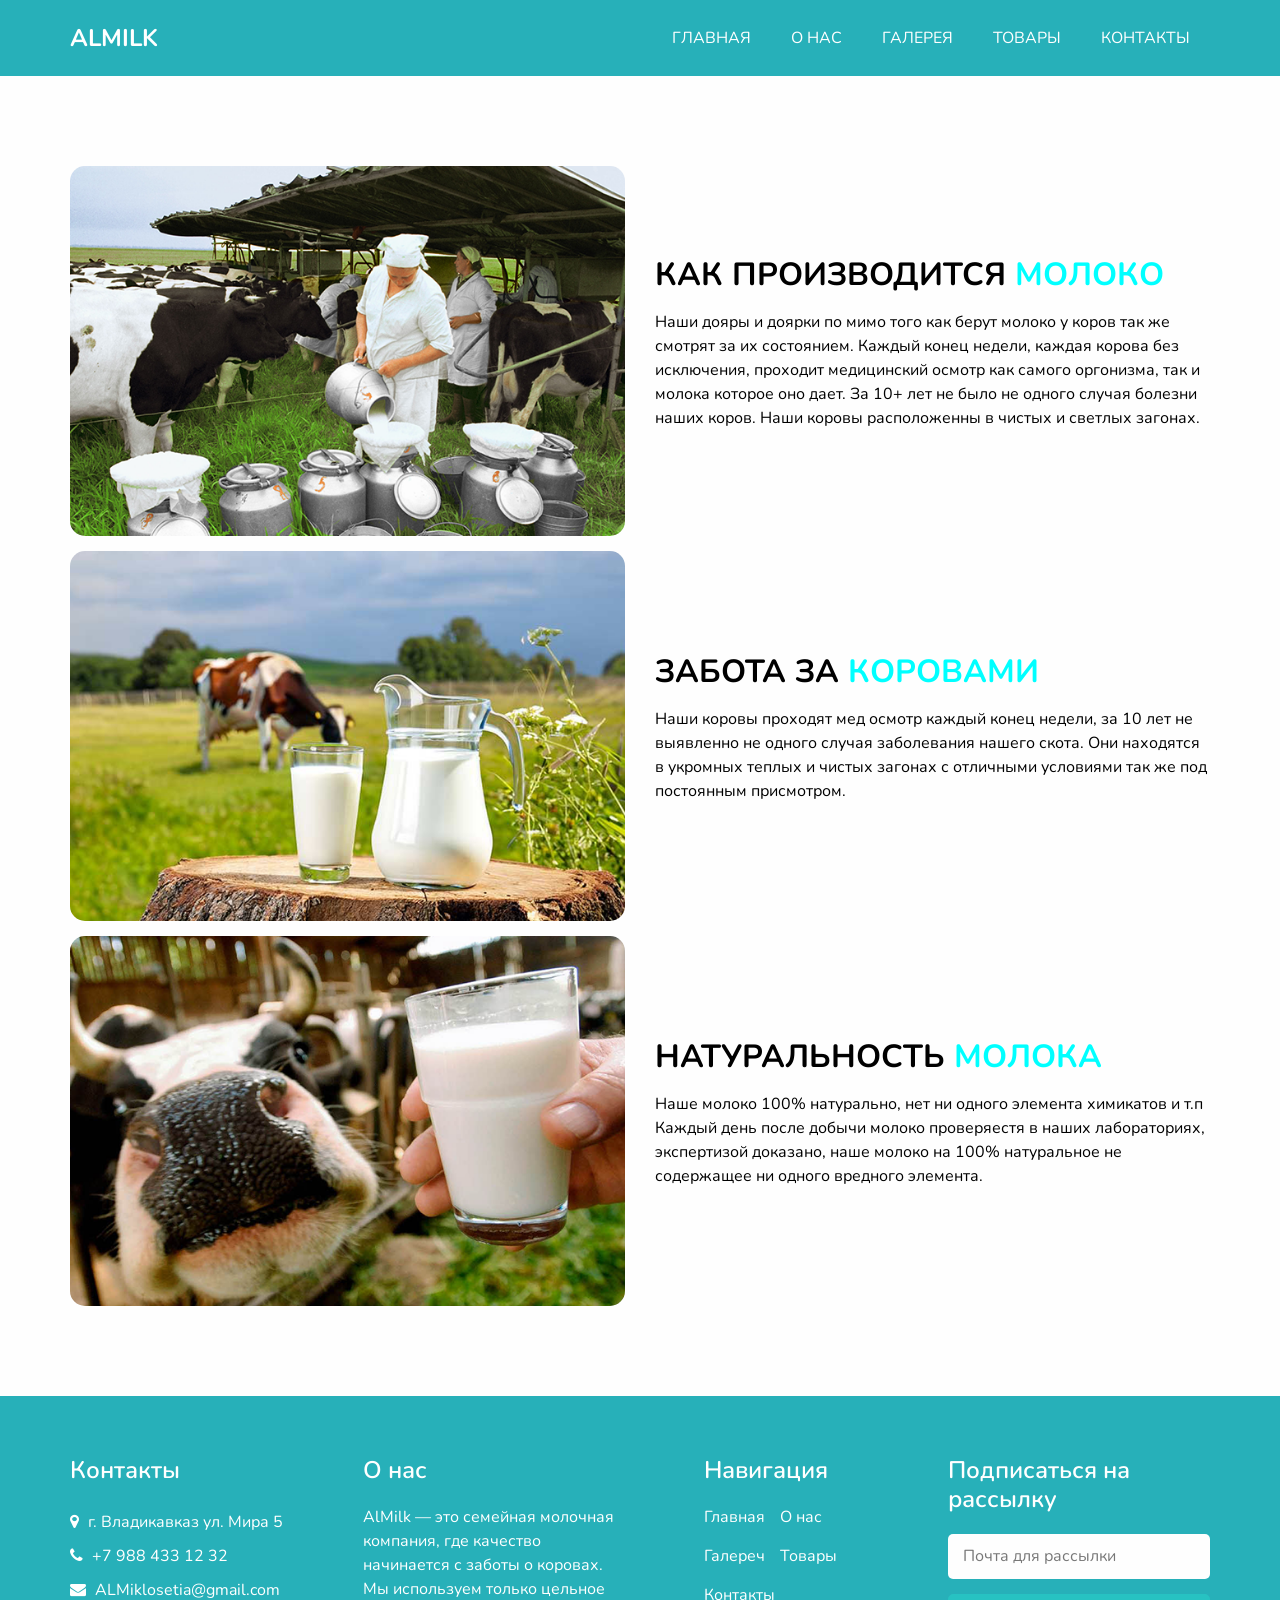
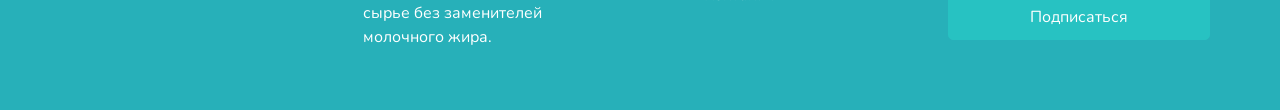
==== about.html @ d78d92f7 "Первые изменения: обновления ассортимента и рабочая страница корзины." ====
<!DOCTYPE html>
<html>
<head>
  <meta charset="utf-8" />
  <meta http-equiv="X-UA-Compatible" content="IE=edge" />
  <meta name="viewport" content="width=device-width, initial-scale=1, shrink-to-fit=no" />
  <meta name="keywords" content="" />
  <meta name="description" content="" />
  <meta name="author" content="" />
  <link rel="shortcut icon" href="images/favicon.png" type="">
  <title> ALMilk </title>
  <link rel="stylesheet" type="text/css" href="css/bootstrap.css" />
  <link href="https://fonts.googleapis.com/css2?family=Roboto:wght@400;500;700;900&display=swap" rel="stylesheet">
  <link rel="stylesheet" type="text/css"
    href="https://cdnjs.cloudflare.com/ajax/libs/OwlCarousel2/2.3.4/assets/owl.carousel.min.css" />
  <link href="css/font-awesome.min.css" rel="stylesheet" />
  <link href="css/style.css" rel="stylesheet" />
  <link href="css/responsive.css" rel="stylesheet" />

</head>

<body class="sub_page">

  <div class="hero_area">
    <header class="header_section">
      <div class="container">
        <nav class="navbar navbar-expand-lg custom_nav-container ">
          <a class="navbar-brand" href="index.html">
            <span>
              ALMilk
            </span>
          </a>

          <button class="navbar-toggler" type="button" data-toggle="collapse" data-target="#navbarSupportedContent"
            aria-controls="navbarSupportedContent" aria-expanded="false" aria-label="Toggle navigation">
            <span class=""> </span>
          </button>

          <div class="collapse navbar-collapse" id="navbarSupportedContent">
            <ul class="navbar-nav">
              <li class="nav-item active">
                <a class="nav-link" href="index.html">Главная</a>
              </li>
              <li class="nav-item">
                <a class="nav-link" href="about.html">О нас</a>
              </li>
              <li class="nav-item">
                <a class="nav-link" href="gallery.html">Галерея</a>
              </li>
              <li class="nav-item">
                <a class="nav-link" href="tovar.html">Товары</a>
              </li>
              <li class="nav-item">
                <a class="nav-link" href="contact.html">Контакты</a>
              </li>
            </ul>
          </div>
        </nav>
      </div>
    </header>
  </div>


  <section class="about_section layout_padding">
    <div class="container  ">
      <div class="row">
        <div class="col-md-6 ">
          <div class="img-box">
            <img src="images/about-img.png" alt="">
          </div>
        </div>
        <div class="col-md-6">
          <div class="detail-box">
            <div class="heading_container">
              <h2>
                Как производится <span style="color: aqua;">молоко</span>
              </h2>
            </div>
            <p>
              Наши дояры и доярки по мимо того как берут молоко у коров так же смотрят за их состоянием. Каждый конец
              недели, каждая корова без исключения, проходит медицинский осмотр как самого оргонизма, так и молока
              которое оно дает. За 10+ лет не было не одного случая болезни наших коров. Наши коровы расположенны в
              чистых и светлых загонах.
            </p>
          </div>
        </div>
      </div>
    </div>
    <div class="hhj" style="margin-top: 15px;">

    </div>
    <div class="container  ">
      <div class="row">
        <div class="col-md-6 ">
          <div class="img-box">
            <img src="images/about2.png" alt="">
          </div>
        </div>
        <div class="col-md-6">
          <div class="detail-box">
            <div class="heading_container">
              <h2>
                Забота за <span style="color: aqua;">Коровами</span>
              </h2>
            </div>
            <p>
              Наши коровы проходят мед осмотр каждый конец недели, за 10 лет не выявленно не одного случая заболевания
              нашего скота. Они находятся в укромных теплых и чистых загонах с отличными условиями так же под постоянным
              присмотром.
            </p>
          </div>
        </div>
      </div>
    </div>
    <div class="hhj" style="margin-top: 15px;">

    </div>
    <div class="container  ">
      <div class="row">
        <div class="col-md-6 ">
          <div class="img-box">
            <img src="images/about3.png" alt="">
          </div>
        </div>
        <div class="col-md-6">
          <div class="detail-box">
            <div class="heading_container">
              <h2>
                Натуральность <span style="color: aqua;">молока</span>
              </h2>
            </div>
            <p>
              Наше молоко 100% натурально, нет ни одного элемента химикатов и т.п Каждый день после добычи молоко
              проверяестя в наших лабораториях, экспертизой доказано, наше молоко на 100% натуральное не содержащее ни одного вредного элемента.
            </p>
          </div>
        </div>
      </div>
    </div>
  </section>

  <footer class="footer_section">
    <div class="container">
      <div class="row">
        <div class="col-md-6 col-lg-3 footer_col">
          <div class="footer_contact">
            <h4>
              Контакты
            </h4>
            <div class="contact_link_box">
              <a href="">
                <i class="fa fa-map-marker" aria-hidden="true"></i>
                <span>
                  г. Владикавказ ул. Мира 5
                </span>
              </a>
              <a href="">
                <i class="fa fa-phone" aria-hidden="true"></i>
                <span>
                  +7 988 433 12 32
                </span>
              </a>
              <a href="">
                <i class="fa fa-envelope" aria-hidden="true"></i>
                <span>
                  ALMiklosetia@gmail.com
                </span>
              </a>
            </div>
          </div>
        </div>
        <div class="col-md-6 col-lg-3 footer_col">
          <div class="footer_detail">
            <h4>
              О нас
            </h4>
            <p>
              AlMilk — это семейная молочная компания, где качество начинается с заботы о коровах. Мы используем только
              цельное сырье без заменителей молочного жира.
            </p>
          </div>
        </div>
        <div class="col-md-6 col-lg-2 mx-auto footer_col">
          <div class="footer_link_box">
            <h4>
              Навигация
            </h4>
            <div class="footer_links">
              <a class="active" href="index.html">
                Главная
              </a>
              <a class="" href="about.html">
                О нас
              </a>
              <a class="" href="gallery.html">
                Галереч
              </a>
              <a class="" href="tovar.html">
                Товары
              </a>
              <a class="" href="contact.html">
                Контакты
              </a>
            </div>
          </div>
        </div>
        <div class="col-md-6 col-lg-3 footer_col ">
          <h4>
            Подписаться на рассылку
          </h4>
          <form action="#">
            <input type="email" placeholder="Почта для рассылки" />
            <button type="submit">
              Подписаться
            </button>
          </form>
        </div>
      </div>
    </div>
  </footer>
  <script type="text/javascript" src="js/jquery-3.4.1.min.js"></script>
  <script src="https://cdn.jsdelivr.net/npm/popper.js@1.16.0/dist/umd/popper.min.js"
    integrity="sha384-Q6E9RHvbIyZFJoft+2mJbHaEWldlvI9IOYy5n3zV9zzTtmI3UksdQRVvoxMfooAo" crossorigin="anonymous">
    </script>
  <script type="text/javascript" src="js/bootstrap.js"></script>
  <script type="text/javascript" src="https://cdnjs.cloudflare.com/ajax/libs/OwlCarousel2/2.3.4/owl.carousel.min.js">
  </script>
  <script type="text/javascript" src="js/custom.js"></script>

</body>

</html>
---- css/style.css ----
@import url("https://fonts.googleapis.com/css2?family=Nunito:wght@400;600;700&display=swap");
body {
  font-family: 'Nunito', sans-serif;
  color: #000000;
  background-color: #fefefe;
  overflow-x: hidden;
}

.layout_padding {
  padding: 90px 0;
}

.layout_padding2 {
  padding: 75px 0;
}

.layout_padding2-top {
  padding-top: 75px;
}

.layout_padding2-bottom {
  padding-bottom: 75px;
}

.layout_padding-top {
  padding-top: 90px;
}

.layout_padding-bottom {
  padding-bottom: 90px;
}

.layout_margin-top {
  margin-top: 90px;
}

.layout_margin-bottom {
  margin-bottom: 90px;
}

.heading_container {
  display: -webkit-box;
  display: -ms-flexbox;
  display: flex;
  -webkit-box-orient: vertical;
  -webkit-box-direction: normal;
      -ms-flex-direction: column;
          flex-direction: column;
  -webkit-box-align: start;
      -ms-flex-align: start;
          align-items: flex-start;
}

.heading_container h2 {
  position: relative;
  font-weight: bold;
  margin-bottom: 0;
  text-transform: uppercase;
}

.heading_container p {
  margin-top: 10px;
  margin-bottom: 0;
}

.heading_container.heading_center {
  -webkit-box-align: center;
      -ms-flex-align: center;
          align-items: center;
  text-align: center;
}

a,
a:hover,
a:focus {
  text-decoration: none;
}

a:hover,
a:focus {
  color: initial;
}

.btn,
.btn:focus {
  outline: none !important;
  -webkit-box-shadow: none;
          box-shadow: none;
}

/*header section*/
.hero_area {
  position: relative;
  min-height: 100vh;
  display: -webkit-box;
  display: -ms-flexbox;
  display: flex;
  -webkit-box-orient: vertical;
  -webkit-box-direction: normal;
      -ms-flex-direction: column;
          flex-direction: column;
}

.hero_area .hero_bg_box {
  position: absolute;
  top: 0;
  left: 0;
  width: 100%;
  height: 100%;
  display: -webkit-box;
  display: -ms-flexbox;
  display: flex;
  -webkit-box-pack: center;
      -ms-flex-pack: center;
          justify-content: center;
  -webkit-box-align: end;
      -ms-flex-align: end;
          align-items: flex-end;
  overflow: hidden;
  z-index: -1;
}

.hero_area .hero_bg_box img {
  width: 100%;
  height: 100%;
  -o-object-fit: cover;
     object-fit: cover;
  -o-object-position: bottom right;
     object-position: bottom right;
}

.sub_page .hero_area {
  min-height: auto;
  background-color: #27b0b9;
}

.sub_page .hero_area .hero_bg_box {
  display: none;
}

.header_section {
  padding: 15px 0;
}

.header_section .container-fluid {
  padding-right: 25px;
  padding-left: 25px;
}

.navbar-brand span {
  font-weight: bold;
  font-size: 24px;
  color: #ffffff;
  text-transform: uppercase;
}

.custom_nav-container {
  padding: 0;
}

.custom_nav-container .navbar-nav {
  margin-left: auto;
}

.custom_nav-container .navbar-nav .nav-item .nav-link {
  padding: 5px 20px;
  color: #ffffff;
  text-align: center;
  text-transform: uppercase;
  border-radius: 5px;
  -webkit-transition: all 0.3s;
  transition: all 0.3s;
}

.custom_nav-container .nav_search-btn {
  width: 35px;
  height: 35px;
  padding: 0;
  border: none;
  color: #ffffff;
}

.custom_nav-container .nav_search-btn:hover {
  color: #27c2c2;
}

.custom_nav-container .navbar-toggler {
  outline: none;
}

.custom_nav-container .navbar-toggler {
  padding: 0;
  width: 37px;
  height: 42px;
  -webkit-transition: all 0.3s;
  transition: all 0.3s;
}

.custom_nav-container .navbar-toggler span {
  display: block;
  width: 35px;
  height: 4px;
  background-color: #ffffff;
  margin: 7px 0;
  -webkit-transition: all 0.3s;
  transition: all 0.3s;
  position: relative;
  border-radius: 5px;
  transition: all 0.3s;
}

.custom_nav-container .navbar-toggler span::before, .custom_nav-container .navbar-toggler span::after {
  content: "";
  position: absolute;
  left: 0;
  height: 100%;
  width: 100%;
  background-color: #ffffff;
  top: -10px;
  border-radius: 5px;
  -webkit-transition: all 0.3s;
  transition: all 0.3s;
}

.custom_nav-container .navbar-toggler span::after {
  top: 10px;
}

.custom_nav-container .navbar-toggler[aria-expanded="true"] {
  -webkit-transform: rotate(360deg);
          transform: rotate(360deg);
}

.custom_nav-container .navbar-toggler[aria-expanded="true"] span {
  -webkit-transform: rotate(45deg);
          transform: rotate(45deg);
}

.custom_nav-container .navbar-toggler[aria-expanded="true"] span::before, .custom_nav-container .navbar-toggler[aria-expanded="true"] span::after {
  -webkit-transform: rotate(90deg);
          transform: rotate(90deg);
  top: 0;
}

/*end header section*/
/* slider section */
.slider_section {
  -webkit-box-flex: 1;
      -ms-flex: 1;
          flex: 1;
  display: -webkit-box;
  display: -ms-flexbox;
  display: flex;
  -webkit-box-align: center;
      -ms-flex-align: center;
          align-items: center;
  position: relative;
  padding: 45px 0 145px 0;
}

.slider_section .row {
  -webkit-box-align: center;
      -ms-flex-align: center;
          align-items: center;
}

.slider_section #customCarousel1 {
  width: 100%;
  position: unset;
}

.slider_section .detail-box {
  color: #27b0b9;
}

.slider_section .detail-box h1 {
  font-size: 3rem;
  font-weight: bold;
  text-transform: uppercase;
  margin-bottom: 15px;
  color: #ffffff;
}

.slider_section .detail-box p {
  color: #fefefe;
  font-size: 14px;
}

.slider_section .detail-box .btn-box {
  display: -webkit-box;
  display: -ms-flexbox;
  display: flex;
  margin: 0 -5px;
  margin-top: 25px;
}

.slider_section .detail-box .btn-box a {
  margin: 5px;
  text-align: center;
  width: 165px;
}

.slider_section .detail-box .btn-box .btn1 {
  display: inline-block;
  padding: 10px 15px;
  background-color: #ffffff;
  color: #27c2c2;
  border-radius: 5px;
  -webkit-transition: all 0.3s;
  transition: all 0.3s;
  border: 1px solid #ffffff;
}

.slider_section .detail-box .btn-box .btn1:hover {
  background-color: transparent;
  color: #ffffff;
}

.slider_section .img-box {
  display: -webkit-box;
  display: -ms-flexbox;
  display: flex;
  -webkit-box-pack: center;
      -ms-flex-pack: center;
          justify-content: center;
}

.slider_section .img-box img {
  width: 100%;
  max-width: 375px;
}

.slider_section .carousel-indicators {
  position: unset;
  margin: 0;
  -webkit-box-pack: center;
      -ms-flex-pack: center;
          justify-content: center;
  -webkit-box-align: center;
      -ms-flex-align: center;
          align-items: center;
}

.slider_section .carousel-indicators li {
  background-color: #ffffff;
  width: 12px;
  height: 12px;
  border-radius: 100%;
  opacity: 1;
}

.slider_section .carousel-indicators li.active {
  width: 20px;
  height: 20px;
}

.department_section {
  position: relative;
}

.department_section .box {
  display: -webkit-box;
  display: -ms-flexbox;
  display: flex;
  -webkit-box-orient: vertical;
  -webkit-box-direction: normal;
      -ms-flex-direction: column;
          flex-direction: column;
  -webkit-box-align: center;
      -ms-flex-align: center;
          align-items: center;
  margin-top: 45px;
  background-color: #ffffff;
  border-radius: 5px;
  text-align: center;
}

.department_section .box .img-box {
  width: 90px;
  height: 90px;
  margin-bottom: 15px;
  background-color: #27c2c2;
  border-radius: 100%;
  display: -webkit-box;
  display: -ms-flexbox;
  display: flex;
  -webkit-box-pack: center;
      -ms-flex-pack: center;
          justify-content: center;
  -webkit-box-align: center;
      -ms-flex-align: center;
          align-items: center;
}

.department_section .box .img-box img {
  max-width: 55px;
  max-height: 55px;
  -webkit-transition: all 0.3s;
  transition: all 0.3s;
}

.department_section .box .detail-box h5 {
  font-weight: bold;
  text-transform: uppercase;
}

.department_section .box .detail-box a {
  color: #27c2c2;
  font-weight: 600;
}

.department_section .box .detail-box a:hover {
  color: #27c2c2;
}

.department_section .btn-box {
  display: -webkit-box;
  display: -ms-flexbox;
  display: flex;
  -webkit-box-pack: center;
      -ms-flex-pack: center;
          justify-content: center;
  margin-top: 45px;
}

.department_section .btn-box a {
  display: inline-block;
  padding: 10px 45px;
  background-color: #27c2c2;
  color: #ffffff;
  border-radius: 5px;
  -webkit-transition: all 0.3s;
  transition: all 0.3s;
  border: 1px solid #27c2c2;
}

.department_section .btn-box a:hover {
  background-color: transparent;
  color: #27c2c2;
}

.about_section .row {
  -webkit-box-align: center;
      -ms-flex-align: center;
          align-items: center;
}

.about_section .img-box {
  display: -webkit-box;
  display: -ms-flexbox;
  display: flex;
  -webkit-box-pack: center;
      -ms-flex-pack: center;
          justify-content: center;
}

.about_section .img-box img {
  width: 100%;
  border-radius: 15px;
}

.about_section .detail-box h3 {
  font-weight: bold;
}

.about_section .detail-box p {
  margin-top: 15px;
}

.about_section .detail-box a {
  display: inline-block;
  padding: 10px 45px;
  background-color: #27c2c2;
  color: #ffffff;
  border-radius: 5px;
  -webkit-transition: all 0.3s;
  transition: all 0.3s;
  border: 1px solid #27c2c2;
  margin-top: 15px;
}

.about_section .detail-box a:hover {
  background-color: transparent;
  color: #27c2c2;
}

.tovar_section {
  background: #d1e7e3;
}

.tovar_section .heading_container {
  color: #ffffff;
}

.tovar_section .box {
  display: -webkit-box;
  display: -ms-flexbox;
  display: flex;
  -webkit-box-orient: vertical;
  -webkit-box-direction: normal;
      -ms-flex-direction: column;
          flex-direction: column;
  overflow: hidden;
  margin-top: 45px;
  border-radius: 10px;
  overflow: hidden;
  background: #ffffff;
}

.tovar_section .box .img-box {
  width: 100%;
}

.tovar_section .box .img-box img {
  width: 100%;
}

.tovar_section .box .detail-box {
  width: 100%;
  padding: 25px 15px;
  text-align: center;
  position: relative;
}

.tovar_section .box .detail-box .social_box {
  position: absolute;
  z-index: 2;
  left: 50%;
  top: 150%;
  -webkit-transform: translate(-50%, -50%);
          transform: translate(-50%, -50%);
  background-color: #ffffff;
  padding: 10px;
  border-radius: 5px;
  display: -webkit-box;
  display: -ms-flexbox;
  display: flex;
  opacity: 0;
  -webkit-transition: all .3s;
  transition: all .3s;
}

.tovar_section .box .detail-box .social_box a {
  color: #27c2c2;
  margin: 0 10px;
}

.tovar_section .box .detail-box .social_box a:hover {
  color: #27b0b9;
}

.tovar_section .box:hover .social_box {
  top: 0;
  opacity: 1;
}

.tovar_section .btn-box {
  display: -webkit-box;
  display: -ms-flexbox;
  display: flex;
  -webkit-box-pack: center;
      -ms-flex-pack: center;
          justify-content: center;
  margin-top: 45px;
}

.tovar_section .btn-box a {
  display: inline-block;
  padding: 10px 45px;
  background-color: #27b0b9;
  color: #ffffff;
  border-radius: 5px;
  -webkit-transition: all 0.3s;
  transition: all 0.3s;
  border: 1px solid #27b0b9;
}

.tovar_section .btn-box a:hover {
  background-color: transparent;
  color: #27b0b9;
}

.contact_section {
  position: relative;
}

.contact_section .heading_container {
  margin-bottom: 25px;
}

.contact_section .heading_container h2 {
  text-transform: uppercase;
}

.contact_section .form_container input {
  width: 100%;
  border: none;
  height: 50px;
  margin-bottom: 15px;
  padding-left: 20px;
  outline: none;
  color: #101010;
  background: #eeeeee;
}

.contact_section .form_container input::-webkit-input-placeholder {
  color: #000000;
}

.contact_section .form_container input:-ms-input-placeholder {
  color: #000000;
}

.contact_section .form_container input::-ms-input-placeholder {
  color: #000000;
}

.contact_section .form_container input::placeholder {
  color: #000000;
}

.contact_section .form_container input.message-box {
  height: 175px;
}

.contact_section .form_container button {
  width: 100%;
  border: none;
  text-transform: uppercase;
  display: inline-block;
  padding: 12px 55px;
  background-color: #27b0b9;
  color: #ffffff;
  border-radius: 5px;
  -webkit-transition: all 0.3s;
  transition: all 0.3s;
  border: 1px solid #27b0b9;
}

.contact_section .form_container button:hover {
  background-color: transparent;
  color: #27b0b9;
}

.contact_section .map_container {
  height: 368px;
  overflow: hidden;
  display: -webkit-box;
  display: -ms-flexbox;
  display: flex;
  -webkit-box-align: stretch;
      -ms-flex-align: stretch;
          align-items: stretch;
  padding: 0;
}

.contact_section .map_container .map {
  height: 100%;
  -webkit-box-flex: 1;
      -ms-flex: 1;
          flex: 1;
}

.contact_section .map_container .map #googleMap {
  height: 100%;
}

.client_section .heading_container {
  -webkit-box-align: center;
      -ms-flex-align: center;
          align-items: center;
}

.client_section .box {
  display: -webkit-box;
  display: -ms-flexbox;
  display: flex;
  -webkit-box-orient: vertical;
  -webkit-box-direction: normal;
      -ms-flex-direction: column;
          flex-direction: column;
  -webkit-box-align: center;
      -ms-flex-align: center;
          align-items: center;
  text-align: center;
  margin: 45px;
  border-radius: 15px;
}

.client_section .box .img-box {
  margin-bottom: 15px;
  min-width: 145px;
  max-width: 145px;
  overflow: hidden;
}

.client_section .box .img-box img {
  width: 100%;
  border-radius: 100%;
  border: 7px solid rgba(255, 255, 255, 0.45);
}

.client_section .box .detail-box {
  display: -webkit-box;
  display: -ms-flexbox;
  display: flex;
  -webkit-box-orient: vertical;
  -webkit-box-direction: normal;
      -ms-flex-direction: column;
          flex-direction: column;
}

.client_section .box .detail-box .name img {
  width: 25px;
  margin-bottom: 5px;
}

.client_section .box .detail-box .name h6 {
  color: #27c2c2;
  font-size: 20px;
}

.client_section .carousel_btn-container {
  display: -webkit-box;
  display: -ms-flexbox;
  display: flex;
  -webkit-box-pack: center;
      -ms-flex-pack: center;
          justify-content: center;
}

.client_section .carousel-control-prev,
.client_section .carousel-control-next {
  position: unset;
  width: 45px;
  height: 45px;
  border: none;
  opacity: 1;
  background-repeat: no-repeat;
  background-size: 12px;
  background-position: center;
  background-color: #27c2c2;
  background-position: center;
  border-radius: 5px;
  margin: 0 2.5px;
}

.client_section .carousel-control-prev:hover,
.client_section .carousel-control-next:hover {
  background-color: #27b0b9;
}

.client_section .carousel-control-next {
  left: initial;
}

.footer_section {
  background: #27b0b9;
  color: #ffffff;
  padding: 60px 0 15px 0;
  position: relative;
}

.footer_section h4 {
  font-weight: 600;
  margin-bottom: 20px;
}

.footer_section .footer_col {
  margin-bottom: 30px;
}

.footer_section .footer_contact .contact_link_box {
  display: -webkit-box;
  display: -ms-flexbox;
  display: flex;
  -webkit-box-orient: vertical;
  -webkit-box-direction: normal;
      -ms-flex-direction: column;
          flex-direction: column;
}

.footer_section .footer_contact .contact_link_box a {
  margin: 5px 0;
  color: #ffffff;
}

.footer_section .footer_contact .contact_link_box a i {
  margin-right: 5px;
}

.footer_section .footer_contact .contact_link_box a:hover {
  color: #27c2c2;
}

.footer_section .footer_social {
  display: -webkit-box;
  display: -ms-flexbox;
  display: flex;
  margin-top: 20px;
  margin-bottom: 10px;
}

.footer_section .footer_social a {
  display: -webkit-box;
  display: -ms-flexbox;
  display: flex;
  -webkit-box-pack: center;
      -ms-flex-pack: center;
          justify-content: center;
  -webkit-box-align: center;
      -ms-flex-align: center;
          align-items: center;
  color: #ffffff;
  border-radius: 100%;
  margin-right: 10px;
  font-size: 24px;
}

.footer_section .footer_social a:hover {
  color: #27c2c2;
}

.footer_section .footer_links {
  display: -webkit-box;
  display: -ms-flexbox;
  display: flex;
  -ms-flex-wrap: wrap;
      flex-wrap: wrap;
}

.footer_section .footer_links a {
  display: -webkit-box;
  display: -ms-flexbox;
  display: flex;
  -webkit-box-align: center;
      -ms-flex-align: center;
          align-items: center;
  margin-right: 15px;
  margin-bottom: 15px;
  color: #ffffff;
}

.footer_section .footer_links a:hover {
  color: #27c2c2;
}

.footer_section form input {
  border: none;
  background-color: #fefefe;
  width: 100%;
  height: 45px;
  color: #000000;
  outline: none;
  border-radius: 5px;
  padding: 0 15px;
}

.footer_section form input::-webkit-input-placeholder {
  color: #777;
}

.footer_section form input:-ms-input-placeholder {
  color: #777;
}

.footer_section form input::-ms-input-placeholder {
  color: #777;
}

.footer_section form input::placeholder {
  color: #777;
}

.footer_section form button {
  width: 100%;
  text-align: center;
  display: inline-block;
  padding: 10px 55px;
  background-color: #27c2c2;
  color: #ffffff;
  border-radius: 5px;
  -webkit-transition: all 0.3s;
  transition: all 0.3s;
  border: 1px solid #27c2c2;
  margin-top: 15px;
}

.footer_section form button:hover {
  background-color: transparent;
  color: #27c2c2;
}

.footer_section .footer-info {
  text-align: center;
}

.footer_section .footer-info p {
  color: #ffffff;
  padding: 25px 0;
  margin: 0;
}

.footer_section .footer-info p a {
  color: inherit;
}
/*# sourceMappingURL=style.css.map */
---- css/responsive.css ----
@media (max-width: 1299px) {
  .hero_area .hero_bg_box {
    top: 0;
    left: 0;
    width: 100%;
  }

}

@media (max-width: 1120px) {}

@media (max-width: 992px) {
  .hero_area {
    min-height: auto;
  }

  .slider_section .detail-box {
    margin-bottom: 45px;
  }

  .custom_nav-container .navbar-nav {
    padding-top: 15px;
    align-items: center;
  }

  .custom_nav-container .navbar-nav .nav-item .nav-link {
    padding: 5px 25px;
    margin: 5px 0;
  }

  .footer_section .footer_bg_box img {
    -o-object-position: 10% top;
    object-position: 10% top;
  }
}

@media (max-width: 767px) {

  .about_section .img-box {
    margin-bottom: 30px;
  }

  .contact_section .form_container {
    margin-bottom: 45px;
  }

  .client_section .box {
    margin: 45px 0;
  }

  .hero_area .hero_bg_box img {
    -o-object-position: center top;
    object-position: center top;
  }
}

@media (max-width: 576px) {}

@media (max-width: 480px) {
  .slider_section .detail-box h1 {
    font-size: 2rem;
  }

  .about_section {
    border-radius: 90px;
    padding-left: 10px;
    padding-right: 10px;
  }
}

@media (max-width: 420px) {}

@media (max-width: 376px) {}

@media (min-width: 1200px) {
  .container {
    max-width: 1170px;
  }
}
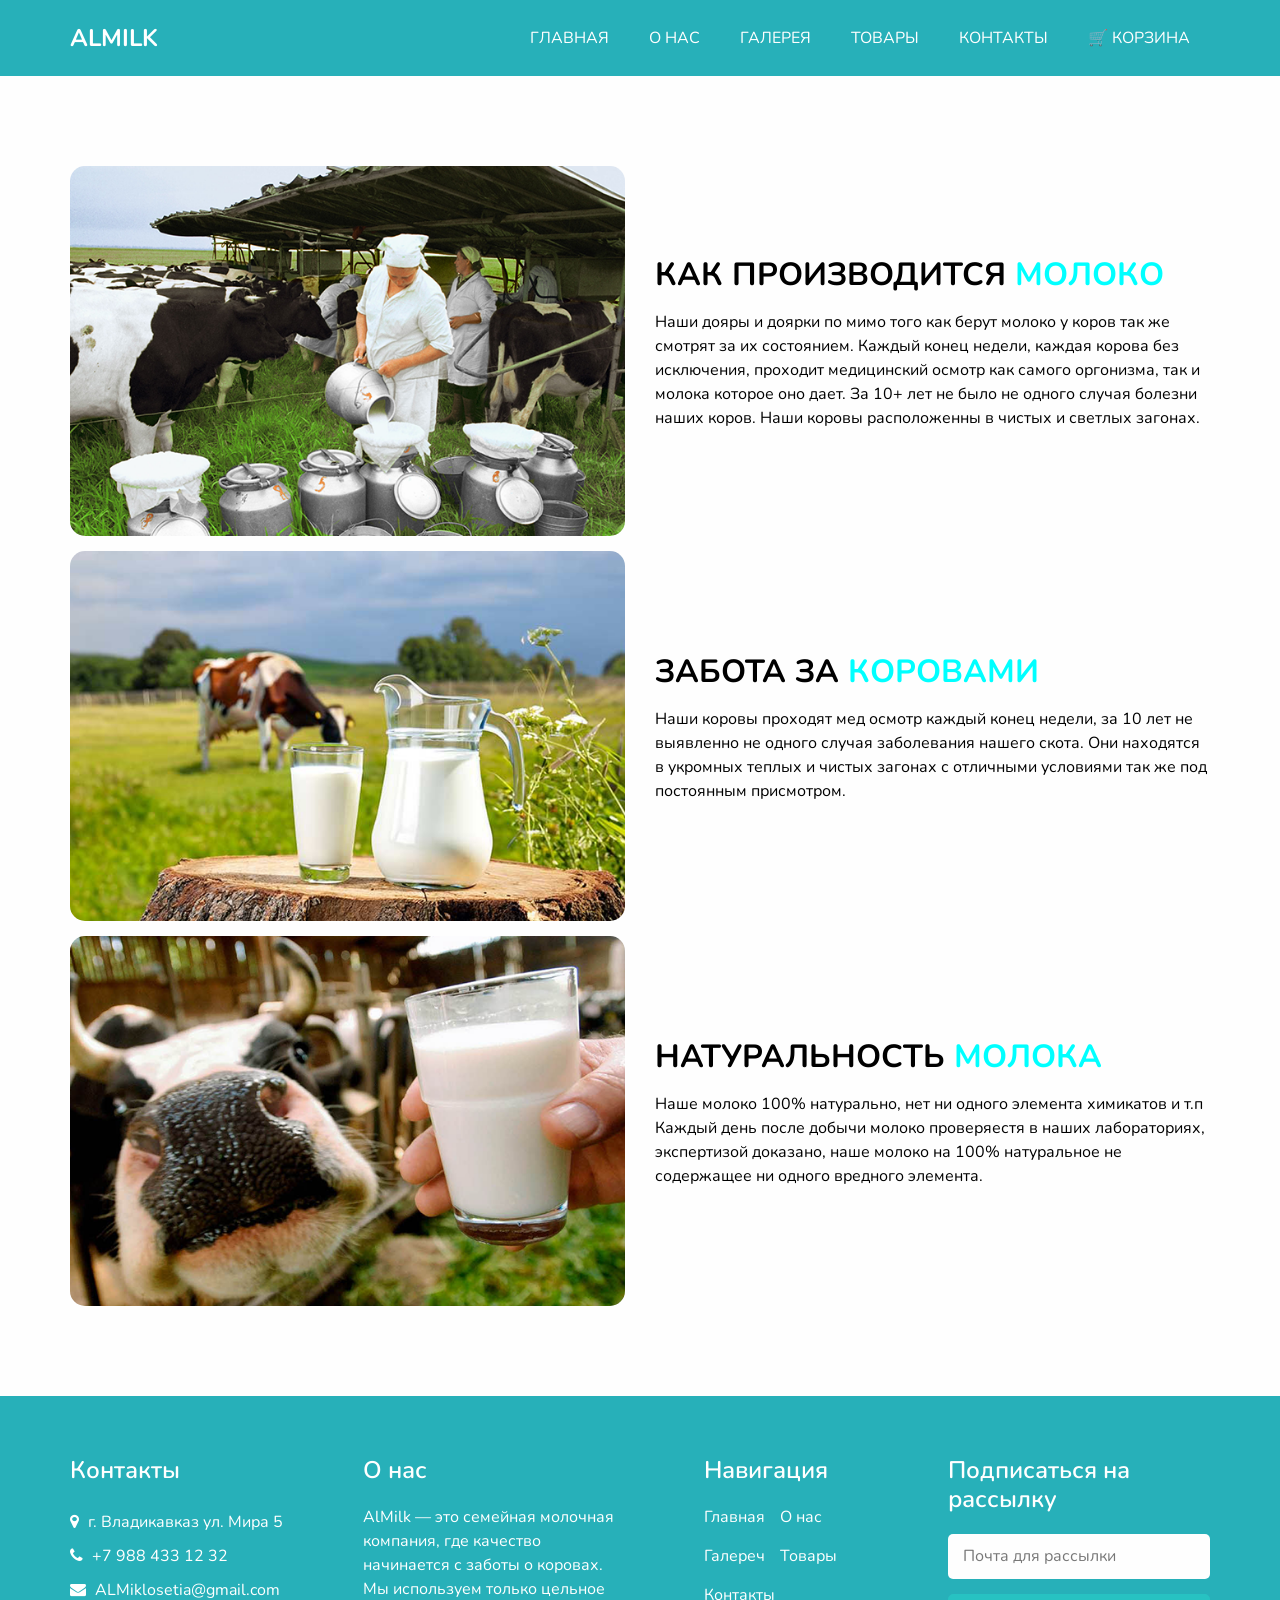
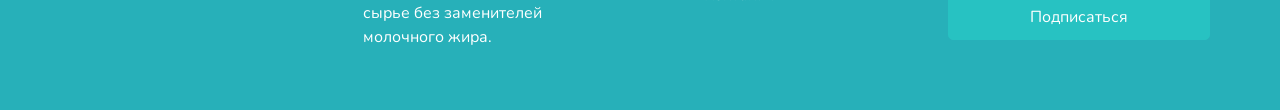
==== commit 26423b24: "Первые изменения: обновления ассортимента и рабочая страница корзины." ====
--- a/about.html
+++ b/about.html
@@ -53,6 +53,12 @@
               <li class="nav-item">
                 <a class="nav-link" href="contact.html">Контакты</a>
               </li>
+              <li class="nav-item">
+  <a class="nav-link" href="cart.html" style="position: relative;">
+    🛒 Корзина
+    <span id="cartCountBadge" class="cart-count" style="display: none;">0</span>
+  </a>
+</li>
             </ul>
           </div>
         </nav>
--- a/css/style.css
+++ b/css/style.css
@@ -37,7 +37,16 @@
 .layout_margin-bottom {
   margin-bottom: 90px;
 }
-
+.cart-count {
+  background: #ff6b6b;
+  color: white;
+  border-radius: 50%;
+  padding: 2px 8px;
+  font-size: 12px;
+  position: relative;
+  top: -10px;
+  left: -5px;
+}
 .heading_container {
   display: -webkit-box;
   display: -ms-flexbox;
